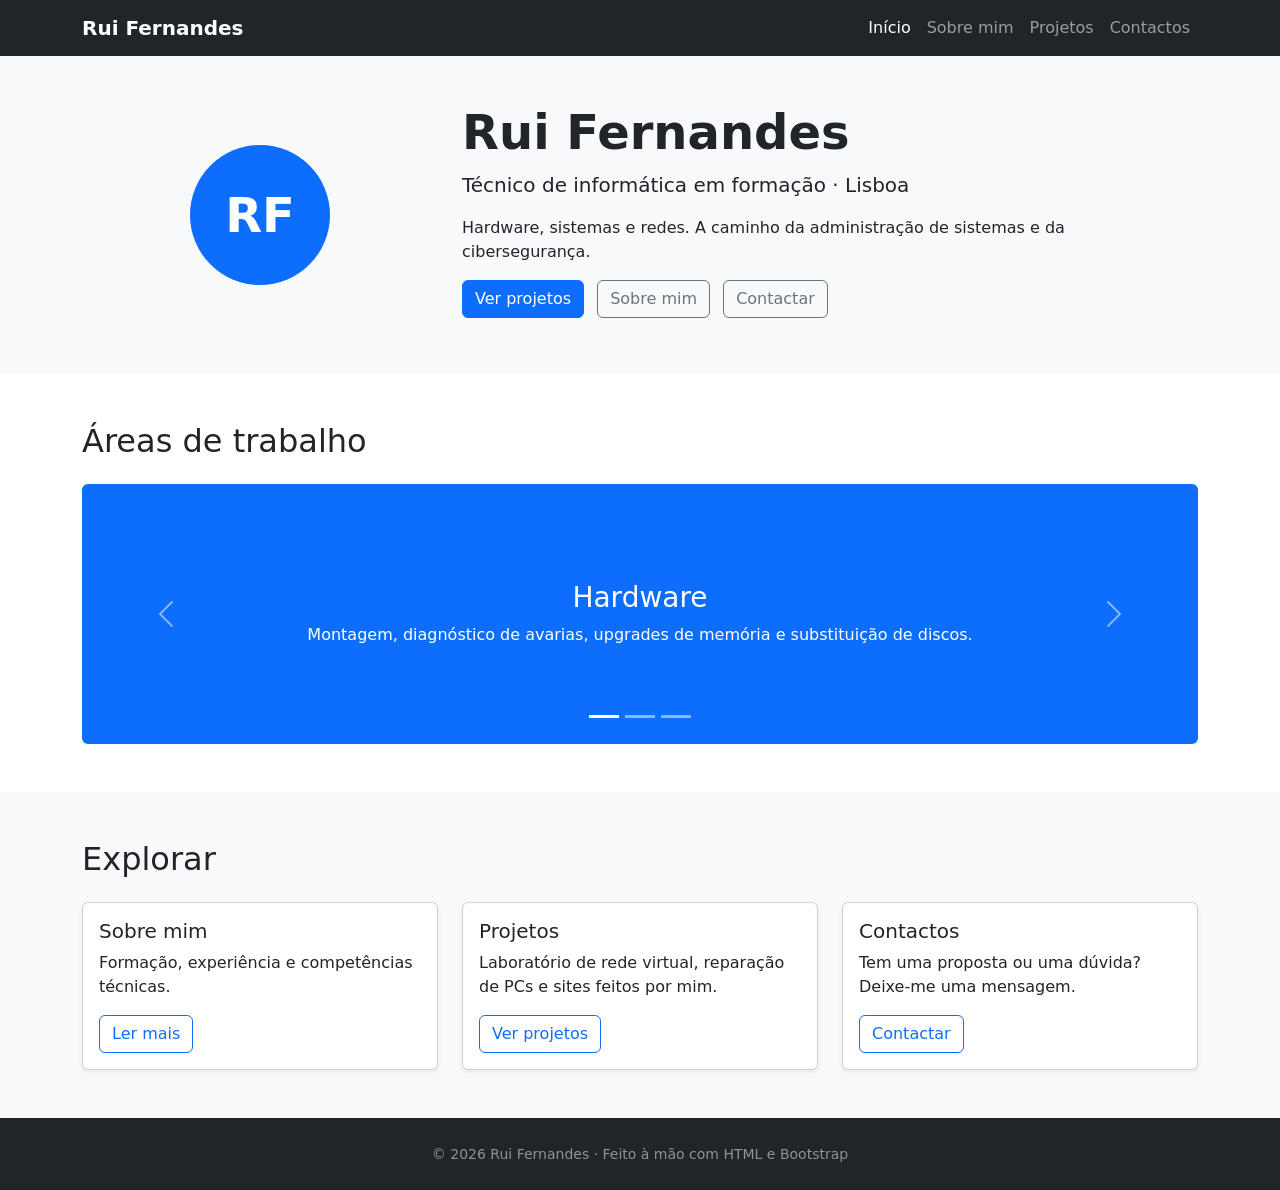
==== index.html @ 2c60966d "Add files via upload" ====
<!DOCTYPE html>
<html lang="pt-PT">
<head>
  <meta charset="UTF-8">
  <!-- Viewport: sem esta linha o telemóvel mostra a página "encolhida" -->
  <meta name="viewport" content="width=device-width, initial-scale=1">
  <title>Início | Rui Fernandes</title>
  <!-- 1.º o CSS do Bootstrap, 2.º o nosso (para o nosso se sobrepor) -->
  <link href="https://cdn.jsdelivr.net/npm/bootstrap@5.3.3/dist/css/bootstrap.min.css" rel="stylesheet">
  <link href="css/estilos.css" rel="stylesheet">
</head>
<body>

  <!-- ========== NAVBAR (igual nas 4 páginas; muda só o link "active") ========== -->
  <!-- navbar-expand-lg: menu aberto a partir de 992 px; abaixo disso fica no botão ☰.
       sticky-top: a barra "cola" ao topo quando se faz scroll. -->
  <nav class="navbar navbar-expand-lg navbar-dark bg-dark sticky-top">
    <div class="container">
      <a class="navbar-brand fw-bold" href="index.html">Rui Fernandes</a>
      <!-- data-bs-target="#menu" tem de coincidir com o id="menu" mais abaixo -->
      <button class="navbar-toggler" type="button" data-bs-toggle="collapse" data-bs-target="#menu"
              aria-controls="menu" aria-expanded="false" aria-label="Abrir menu">
        <span class="navbar-toggler-icon"></span>
      </button>
      <div class="collapse navbar-collapse" id="menu">
        <!-- ms-auto empurra os links para a direita -->
        <ul class="navbar-nav ms-auto">
          <!-- "active" + aria-current marcam a página onde estamos -->
          <li class="nav-item"><a class="nav-link active" aria-current="page" href="index.html">Início</a></li>
          <li class="nav-item"><a class="nav-link" href="sobre.html">Sobre mim</a></li>
          <li class="nav-item"><a class="nav-link" href="projetos.html">Projetos</a></li>
          <li class="nav-item"><a class="nav-link" href="contactos.html">Contactos</a></li>
        </ul>
      </div>
    </div>
  </nav>

  <main>

    <!-- ========== APRESENTAÇÃO (GRID + BOTÕES) ========== -->
    <header class="bg-light py-5">
      <div class="container">
        <!-- Grelha de 12 colunas: col-md-4 + col-md-8 = 12.
             No telemóvel (abaixo de md) as duas colunas ficam empilhadas. -->
        <div class="row align-items-center g-4">
          <div class="col-12 col-md-4 d-flex justify-content-center">
            <div class="avatar" aria-hidden="true">RF</div>
          </div>
          <div class="col-12 col-md-8 text-center text-md-start">
            <h1 class="display-5 fw-bold">Rui Fernandes</h1>
            <p class="lead">Técnico de informática em formação · Lisboa</p>
            <p>Hardware, sistemas e redes. A caminho da administração de sistemas e da cibersegurança.</p>
            <!-- Botões: btn-primary (cheio), btn-outline-* (só contorno) -->
            <a href="projetos.html" class="btn btn-primary me-2 mb-2">Ver projetos</a>
            <a href="sobre.html" class="btn btn-outline-secondary me-2 mb-2">Sobre mim</a>
            <a href="contactos.html" class="btn btn-outline-secondary mb-2">Contactar</a>
          </div>
        </div>
      </div>
    </header>

    <!-- ========== CAROUSEL ========== -->
    <section class="py-5">
      <div class="container">
        <h2 class="mb-4">Áreas de trabalho</h2>
        <!-- data-bs-ride="carousel": os slides passam sozinhos -->
        <div id="carouselAreas" class="carousel slide rounded overflow-hidden" data-bs-ride="carousel">

          <!-- Indicadores (os pontinhos): um botão por slide -->
          <div class="carousel-indicators">
            <button type="button" data-bs-target="#carouselAreas" data-bs-slide-to="0" class="active" aria-current="true" aria-label="Slide 1"></button>
            <button type="button" data-bs-target="#carouselAreas" data-bs-slide-to="1" aria-label="Slide 2"></button>
            <button type="button" data-bs-target="#carouselAreas" data-bs-slide-to="2" aria-label="Slide 3"></button>
          </div>

          <div class="carousel-inner">
            <!-- Só UM slide pode ter "active": é o que aparece primeiro -->
            <div class="carousel-item active">
              <div class="slide-texto bg-primary">
                <h3>Hardware</h3>
                <p class="mb-0">Montagem, diagnóstico de avarias, upgrades de memória e substituição de discos.</p>
              </div>
            </div>
            <div class="carousel-item">
              <div class="slide-texto bg-dark">
                <h3>Sistemas e redes</h3>
                <p class="mb-0">Windows Server, Active Directory, DNS, DHCP e firewall pfSense em ambiente virtual.</p>
              </div>
            </div>
            <div class="carousel-item">
              <div class="slide-texto bg-secondary">
                <h3>Web</h3>
                <p class="mb-0">HTML, CSS e Bootstrap. Este site foi feito à mão.</p>
              </div>
            </div>
          </div>

          <!-- Setas anterior / seguinte -->
          <button class="carousel-control-prev" type="button" data-bs-target="#carouselAreas" data-bs-slide="prev">
            <span class="carousel-control-prev-icon" aria-hidden="true"></span>
            <span class="visually-hidden">Anterior</span>
          </button>
          <button class="carousel-control-next" type="button" data-bs-target="#carouselAreas" data-bs-slide="next">
            <span class="carousel-control-next-icon" aria-hidden="true"></span>
            <span class="visually-hidden">Seguinte</span>
          </button>
        </div>
      </div>
    </section>

    <!-- ========== CARDS ========== -->
    <section class="py-5 bg-light">
      <div class="container">
        <h2 class="mb-4">Explorar</h2>
        <!-- row-cols-1 row-cols-md-3: 1 cartão por linha no telemóvel, 3 a partir do tablet -->
        <div class="row row-cols-1 row-cols-md-3 g-4">
          <div class="col">
            <!-- h-100: todos os cartões com a mesma altura -->
            <div class="card h-100 shadow-sm">
              <div class="card-body d-flex flex-column">
                <h3 class="card-title h5">Sobre mim</h3>
                <p class="card-text">Formação, experiência e competências técnicas.</p>
                <!-- mt-auto empurra o botão para o fundo do cartão -->
                <a href="sobre.html" class="btn btn-outline-primary mt-auto align-self-start">Ler mais</a>
              </div>
            </div>
          </div>
          <div class="col">
            <div class="card h-100 shadow-sm">
              <div class="card-body d-flex flex-column">
                <h3 class="card-title h5">Projetos</h3>
                <p class="card-text">Laboratório de rede virtual, reparação de PCs e sites feitos por mim.</p>
                <a href="projetos.html" class="btn btn-outline-primary mt-auto align-self-start">Ver projetos</a>
              </div>
            </div>
          </div>
          <div class="col">
            <div class="card h-100 shadow-sm">
              <div class="card-body d-flex flex-column">
                <h3 class="card-title h5">Contactos</h3>
                <p class="card-text">Tem uma proposta ou uma dúvida? Deixe-me uma mensagem.</p>
                <a href="contactos.html" class="btn btn-outline-primary mt-auto align-self-start">Contactar</a>
              </div>
            </div>
          </div>
        </div>
      </div>
    </section>

  </main>

  <footer class="bg-dark text-white-50 text-center py-4">
    <small>&copy; 2026 Rui Fernandes · Feito à mão com HTML e Bootstrap</small>
  </footer>

  <!-- JavaScript do Bootstrap no FIM do body: faz funcionar o menu ☰ e o carrossel -->
  <script src="https://cdn.jsdelivr.net/npm/bootstrap@5.3.3/dist/js/bootstrap.bundle.min.js"></script>
</body>
</html>
---- css/estilos.css ----
/* estilos.css — o NOSSO CSS.
   É ligado DEPOIS do Bootstrap, por isso estas regras sobrepõem-se às dele. */

/* Avatar com as iniciais (em vez de fotografia) */
.avatar {
  width: 140px;
  height: 140px;
  border-radius: 50%;          /* 50% transforma o quadrado num círculo */
  background: #0d6efd;         /* o azul "primary" do Bootstrap */
  color: #fff;
  font-size: 3rem;
  font-weight: 700;
  display: flex;               /* flexbox para centrar as letras */
  align-items: center;         /* centra na vertical */
  justify-content: center;     /* centra na horizontal */
}

/* Slides do carrossel feitos com texto (sem imagens) */
.slide-texto {
  min-height: 260px;           /* altura mínima para o slide não ficar "achatado" */
  display: flex;
  flex-direction: column;
  align-items: center;
  justify-content: center;
  text-align: center;
  color: #fff;
  padding: 2rem 4rem;          /* espaço lateral para o texto não ficar debaixo das setas */
}

/* Imagens da galeria: o cursor de "mãozinha" mostra que se pode clicar */
.galeria img {
  cursor: pointer;
}

/* Fundo claro por trás das imagens SVG dos cartões */
.card-img-top {
  background: #f8f9fa;
}
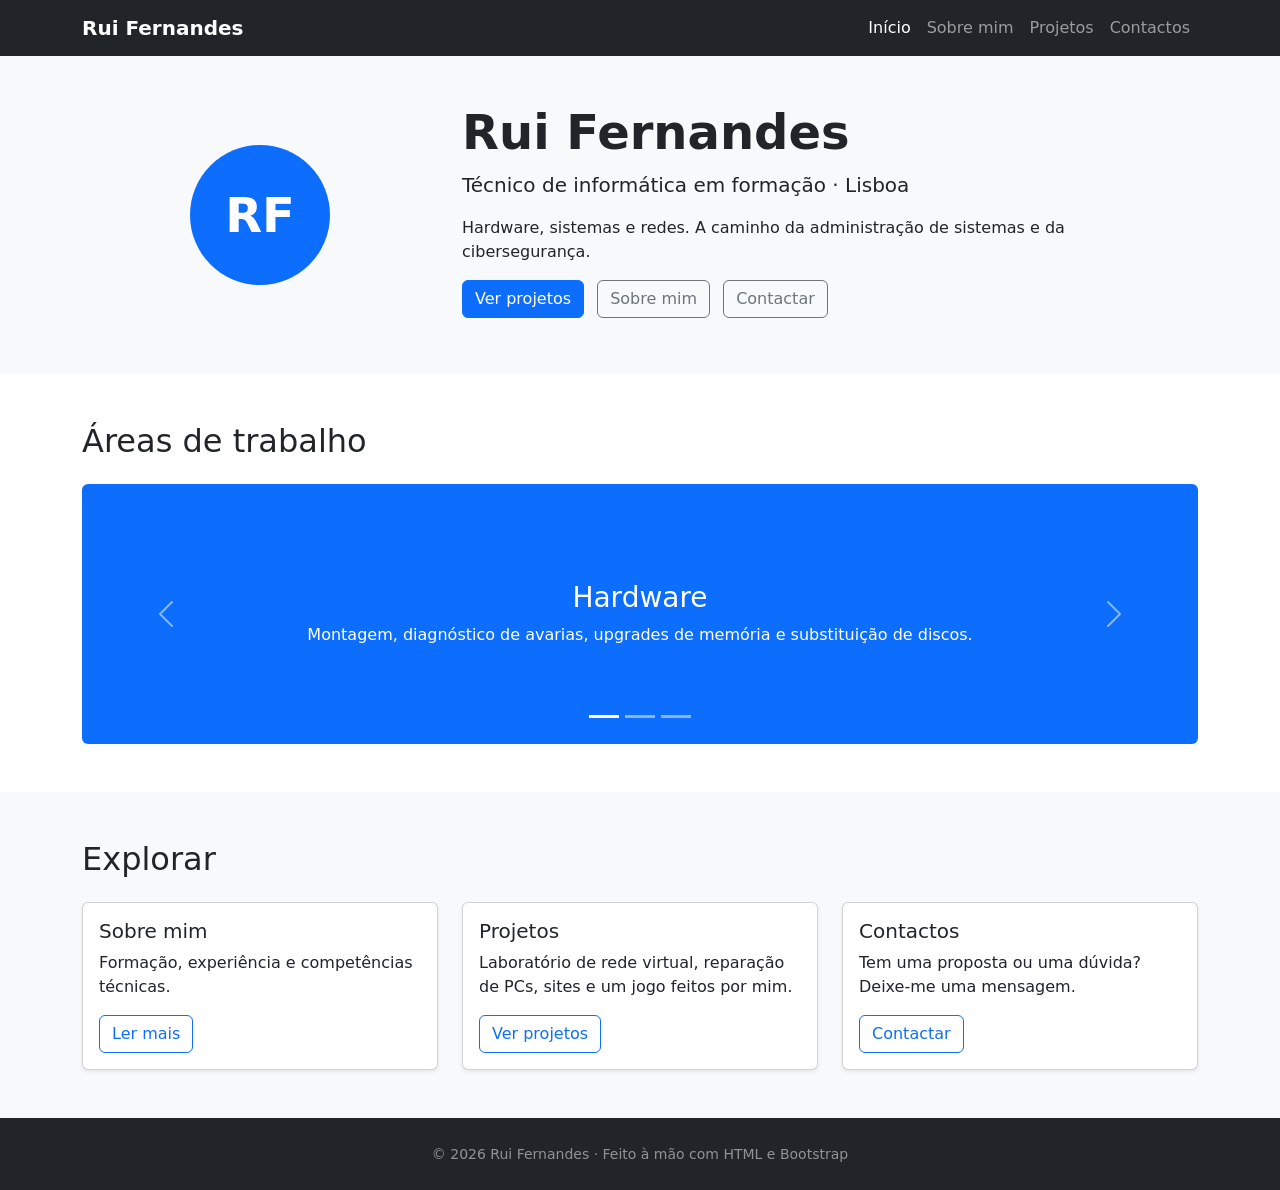
==== commit ccfc62fb: "Add files via upload" ====
--- a/index.html
+++ b/index.html
@@ -129,7 +129,7 @@
             <div class="card h-100 shadow-sm">
               <div class="card-body d-flex flex-column">
                 <h3 class="card-title h5">Projetos</h3>
-                <p class="card-text">Laboratório de rede virtual, reparação de PCs e sites feitos por mim.</p>
+                <p class="card-text">Laboratório de rede virtual, reparação de PCs, sites e um jogo feitos por mim.</p>
                 <a href="projetos.html" class="btn btn-outline-primary mt-auto align-self-start">Ver projetos</a>
               </div>
             </div>
